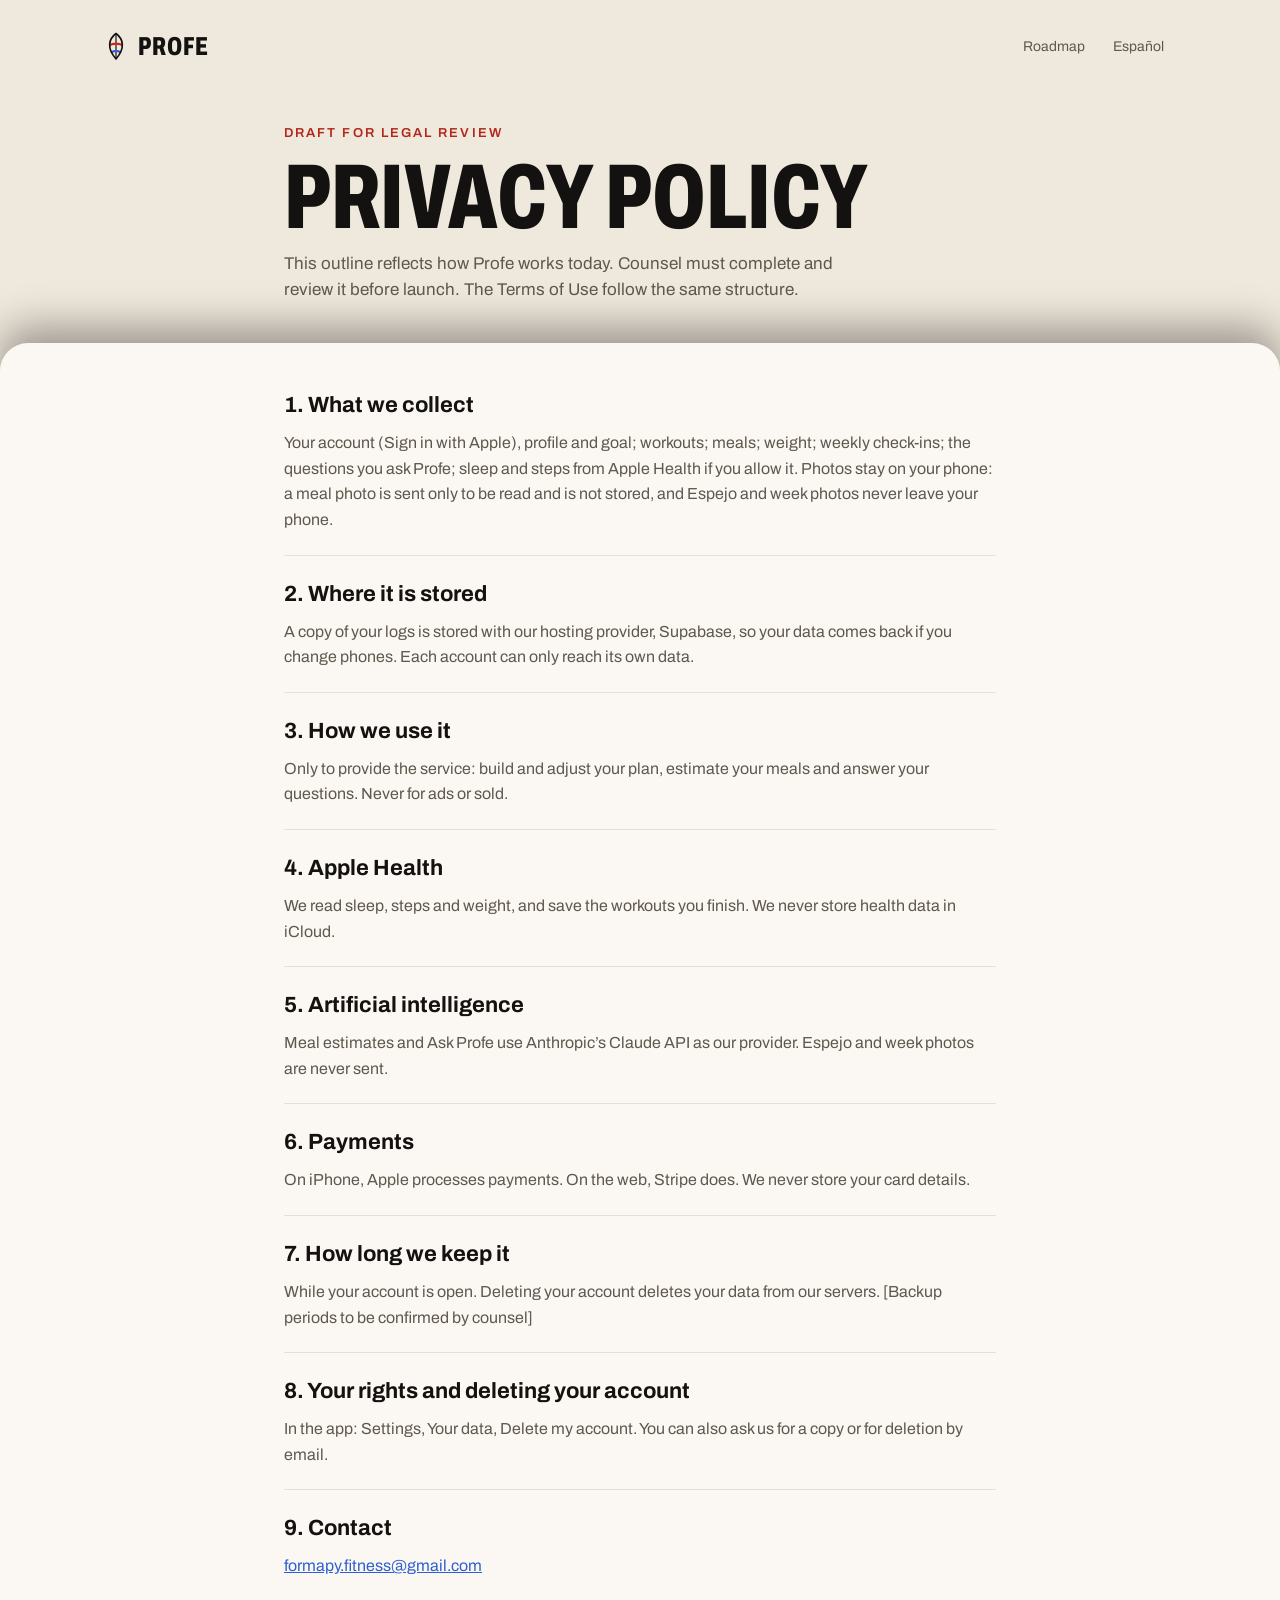
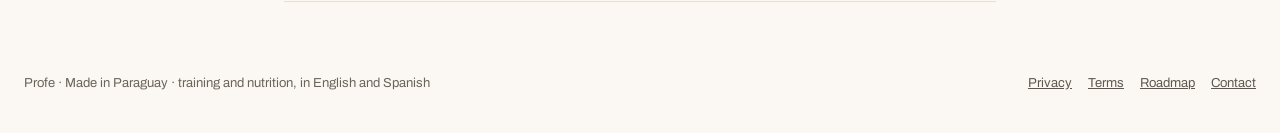
==== privacy.html @ db01f184 "Add files via upload" ====
<!doctype html>
<html lang="en">
<head>
<meta charset="utf-8">
<meta name="viewport" content="width=device-width, initial-scale=1">
<title>Profe privacy</title>
<link rel="preconnect" href="https://fonts.googleapis.com"><link rel="preconnect" href="https://fonts.gstatic.com" crossorigin>
<link href="https://fonts.googleapis.com/css2?family=Archivo:wdth,wght@62..125,300..900&display=swap" rel="stylesheet">
<link rel="stylesheet" href="site.css">
</head>
<body>
<header class="top wrap">
  <a class="brand" href="index.html"><svg class="logo" viewBox="0 0 100 120" aria-hidden="true"><defs><clipPath id="lc"><path d="M50 6 C80 28 90 66 50 112 C10 66 20 28 50 6Z"/></clipPath></defs><g clip-path="url(#lc)" fill="none"><path d="M50 112 L50 0" stroke="var(--ink)" stroke-width="5"/><circle cx="50" cy="112" r="34" stroke="var(--azul)" stroke-width="9"/><circle cx="50" cy="112" r="64" stroke="var(--rojo)" stroke-width="9"/></g><path d="M50 6 C80 28 90 66 50 112 C10 66 20 28 50 6Z" fill="none" stroke="var(--ink)" stroke-width="7" stroke-linejoin="round"/></svg><span>PROFE</span></a>
  <nav aria-label="Site"><a href="roadmap.html">Roadmap</a><a href="privacy-es.html" hreflang="es">Español</a></nav>
</header>
<section class="hero wrap narrow"><span class="kicker red">Draft for legal review</span><h1>PRIVACY POLICY</h1><p class="lead">This outline reflects how Profe works today. Counsel must complete and review it before launch. The Terms of Use follow the same structure.</p></section>
<main class="sheet"><div class="wrap narrow"><section class="clause"><h2>1. What we collect</h2><p>Your account (Sign in with Apple), profile and goal; workouts; meals; weight; weekly check-ins; the questions you ask Profe; sleep and steps from Apple Health if you allow it. Photos stay on your phone: a meal photo is sent only to be read and is not stored, and Espejo and week photos never leave your phone.</p></section><section class="clause"><h2>2. Where it is stored</h2><p>A copy of your logs is stored with our hosting provider, Supabase, so your data comes back if you change phones. Each account can only reach its own data.</p></section><section class="clause"><h2>3. How we use it</h2><p>Only to provide the service: build and adjust your plan, estimate your meals and answer your questions. Never for ads or sold.</p></section><section class="clause"><h2>4. Apple Health</h2><p>We read sleep, steps and weight, and save the workouts you finish. We never store health data in iCloud.</p></section><section class="clause"><h2>5. Artificial intelligence</h2><p>Meal estimates and Ask Profe use Anthropic’s Claude API as our provider. Espejo and week photos are never sent.</p></section><section class="clause"><h2>6. Payments</h2><p>On iPhone, Apple processes payments. On the web, Stripe does. We never store your card details.</p></section><section class="clause"><h2>7. How long we keep it</h2><p>While your account is open. Deleting your account deletes your data from our servers. [Backup periods to be confirmed by counsel]</p></section><section class="clause"><h2>8. Your rights and deleting your account</h2><p>In the app: Settings, Your data, Delete my account. You can also ask us for a copy or for deletion by email.</p></section><section class="clause"><h2>9. Contact</h2><p><a href="mailto:formapy.fitness@gmail.com">formapy.fitness@gmail.com</a></p></section></div></main>
<footer class="foot wrap"><span>Profe · Made in Paraguay · training and nutrition, in English and Spanish</span><span class="links"><a href="privacy.html">Privacy</a><a href="https://www.apple.com/legal/internet-services/itunes/dev/stdeula/">Terms</a><a href="roadmap.html">Roadmap</a><a href="mailto:formapy.fitness@gmail.com">Contact</a></span></footer>
</body>
</html>
---- site.css ----
/* Profe website: tokens.json colors, dark by default like the Web, Legal and Roadmap boards, light when the
   visitor's system is light. */
:root {
  color-scheme: dark light;
  --base: #0E0D0C; --sheet: #1C1A17; --ink: #F5F0E8; --muted: #A39C91; --faint: #8A8378;
  --rule: #2E2A25; --outline: #4A443D; --rojo: #C62A1D; --rojoInk: #EC5244; --oro: #D4A23A; --azul: #4C78E6;
  --link: #7B9CF0;
}
@media (prefers-color-scheme: light) {
  :root {
    --base: #EFE8DC; --sheet: #FBF8F3; --ink: #141210; --muted: #5F584F; --faint: #6B645B;
    --rule: #E7DFD2; --outline: #B5AC9E; --rojoInk: #B3261A; --oro: #8C6A1E; --azul: #2F5FD0; --link: #2F5FD0;
  }
}
* { box-sizing: border-box; }
html { -webkit-text-size-adjust: 100%; }
body {
  margin: 0; background: var(--base); color: var(--ink);
  font-family: 'Archivo', 'Helvetica Neue', Arial, sans-serif; line-height: 1.5;
  min-height: 100vh; display: flex; flex-direction: column;
}
a { color: var(--link); }
.wrap { width: 100%; max-width: 1120px; margin: 0 auto; padding-left: 24px; padding-right: 24px; }
.wrap.narrow { max-width: 760px; }

.top { display: flex; flex-wrap: wrap; align-items: center; justify-content: space-between; gap: 8px; padding-top: 24px; }
.brand { display: flex; align-items: center; gap: 10px; min-height: 44px; color: var(--ink); text-decoration: none; }
.brand span { font-size: 26px; font-weight: 800; font-stretch: 68%; letter-spacing: 0.04em; }
.logo { width: 24px; height: 29px; }
nav { display: flex; flex-wrap: wrap; gap: 4px; }
nav a { min-height: 44px; padding: 0 12px; display: flex; align-items: center; color: var(--muted); text-decoration: none; font-size: 14px; }
nav a:hover { color: var(--ink); }

.hero { display: flex; flex-direction: column; gap: 14px; padding-top: 56px; padding-bottom: 40px; }
.hero.split { flex-direction: row; flex-wrap: wrap; align-items: flex-end; justify-content: space-between; gap: 24px; padding-top: 64px; padding-bottom: 48px; }
.hero.split > div { display: flex; flex-direction: column; gap: 14px; flex: 1 1 520px; }
.kicker { font-size: 13px; letter-spacing: 0.16em; text-transform: uppercase; font-weight: 600; color: var(--muted); }
.kicker.red { color: var(--rojoInk); }
h1 { margin: 0; font-size: clamp(48px, 8vw, 92px); line-height: 0.86; font-weight: 800; font-stretch: 68%; overflow-wrap: anywhere; }
.lead { margin: 0; max-width: 560px; font-size: 17px; line-height: 1.55; color: var(--muted); }
.note { margin: 8px 0 0; font-size: 14px; color: var(--faint); }

.primary {
  min-height: 54px; padding: 0 26px; border-radius: 27px; background: var(--rojo); color: #FFFFFF;
  text-decoration: none; display: inline-flex; align-items: center; font-weight: 700; font-size: 16px;
}
.primary:hover { filter: brightness(1.08); }

.sheet { flex: 1; background: var(--sheet); border-radius: 28px 28px 0 0; box-shadow: inset 0 1px 0 rgba(245,240,232,0.12), 0 -16px 40px rgba(0,0,0,0.35); padding: 24px 0 40px; }
.clause { display: flex; flex-direction: column; gap: 8px; padding: 22px 0; border-bottom: 1px solid var(--rule); }
.clause h2 { margin: 0; font-size: 22px; }
.clause p { margin: 0; font-size: 16px; line-height: 1.6; color: var(--muted); }

.cols { display: grid; grid-template-columns: repeat(auto-fit, minmax(min(300px, 100%), 1fr)); gap: 40px; padding-top: 16px; }
.colhead { display: flex; align-items: center; gap: 10px; padding-bottom: 14px; }
.colhead h2 { margin: 0; font-size: 28px; font-weight: 800; font-stretch: 68%; }
.count { font-size: 13px; color: var(--faint); }
.petal { width: 16px; height: 19px; display: inline-block; clip-path: path('M8 1 C14 5 15.5 12 8 18 C0.5 12 2 5 8 1Z'); }
.petal.azul { background: var(--azul); }
.petal.outline { background: var(--outline); }
.stitch { height: 6px; background-image: radial-gradient(circle, rgba(213,43,30,0.65) 1.3px, transparent 1.8px); background-size: 9px 6px; background-position: center; }
.col article { display: flex; flex-direction: column; gap: 6px; padding: 18px 0; border-bottom: 1px solid var(--rule); }
.col h3 { margin: 0; font-size: 17px; font-weight: 700; }
.col p { margin: 0; font-size: 14px; line-height: 1.5; color: var(--muted); }
.tag { font-size: 11px; letter-spacing: 0.14em; text-transform: uppercase; font-weight: 700; }
.tag.red { color: var(--rojoInk); }
.tag.gold { color: var(--oro); }

.foot { display: flex; flex-wrap: wrap; justify-content: space-between; gap: 12px; padding-top: 32px; padding-bottom: 40px; font-size: 13px; color: var(--faint); background: var(--sheet); max-width: none; }
.foot .links { display: flex; flex-wrap: wrap; gap: 16px; }
.foot a { color: var(--muted); }
body:not(:has(.sheet)) .foot { background: transparent; margin-top: auto; }
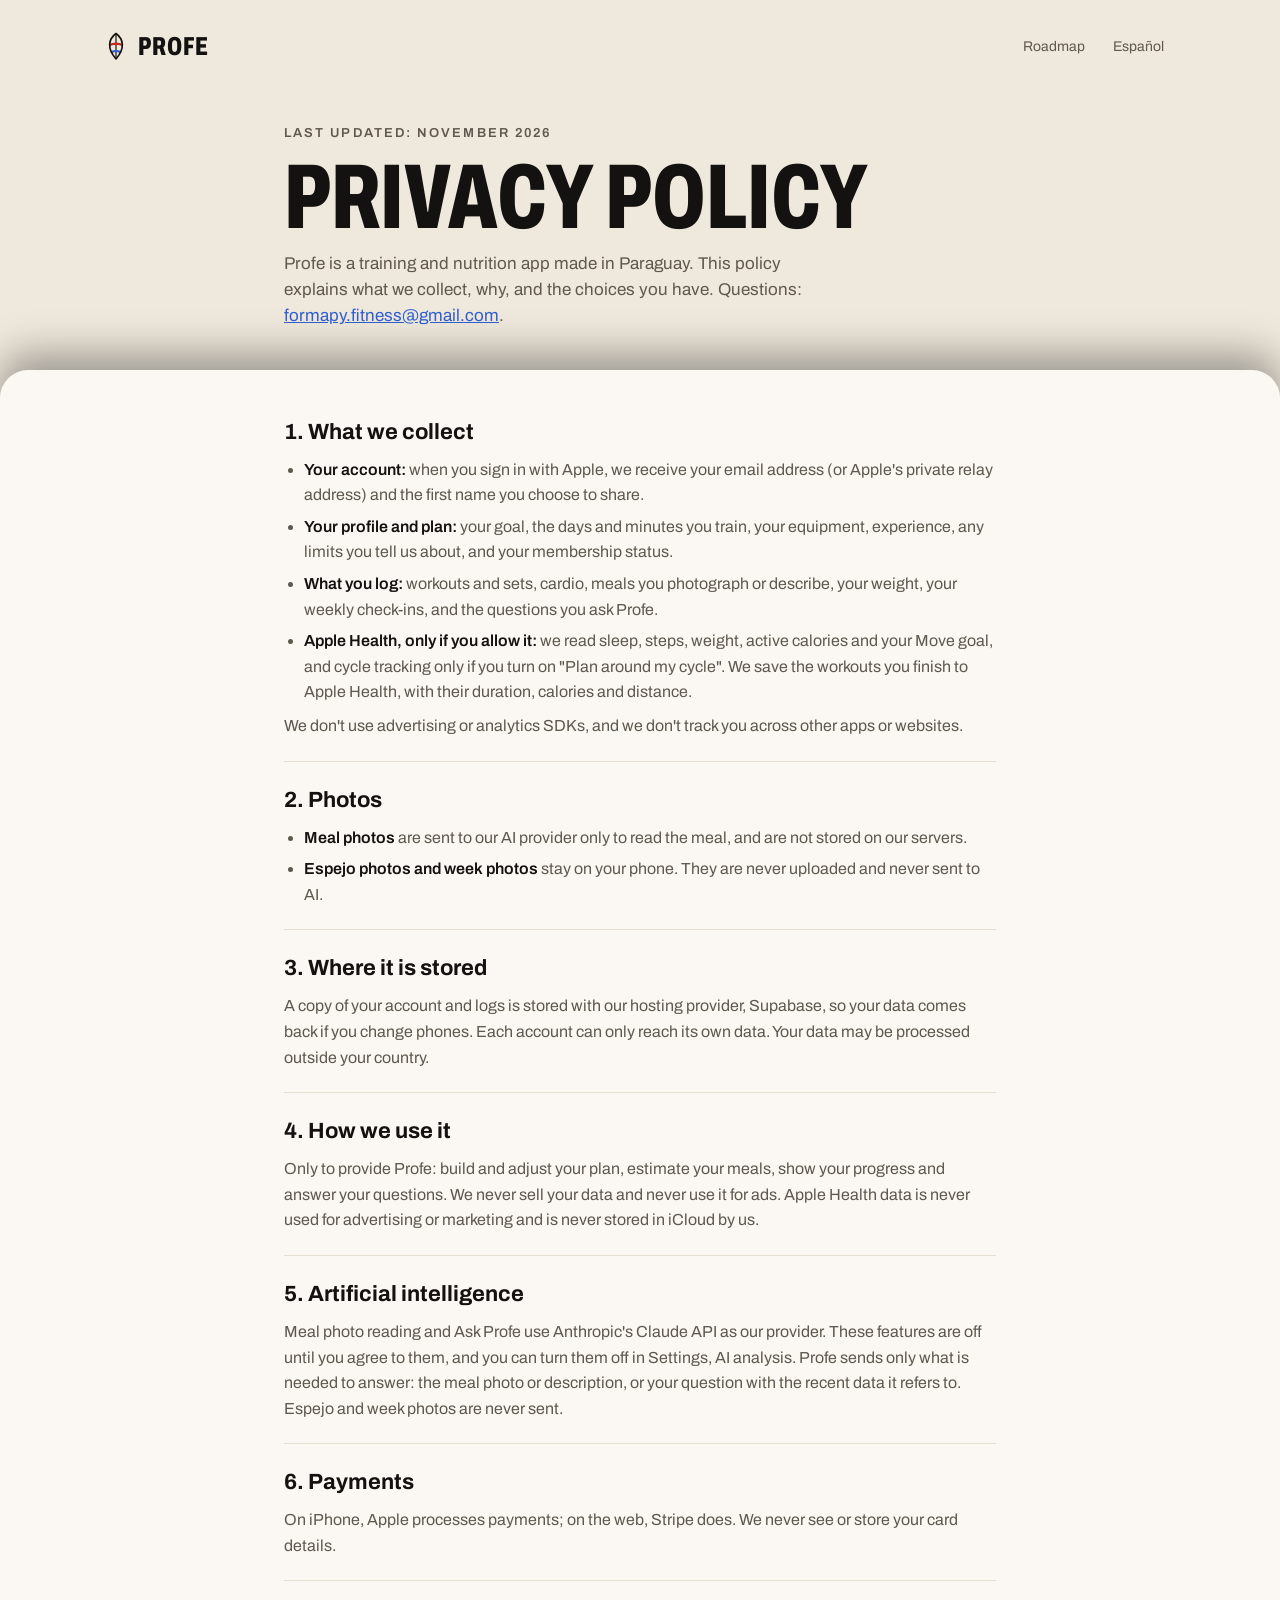
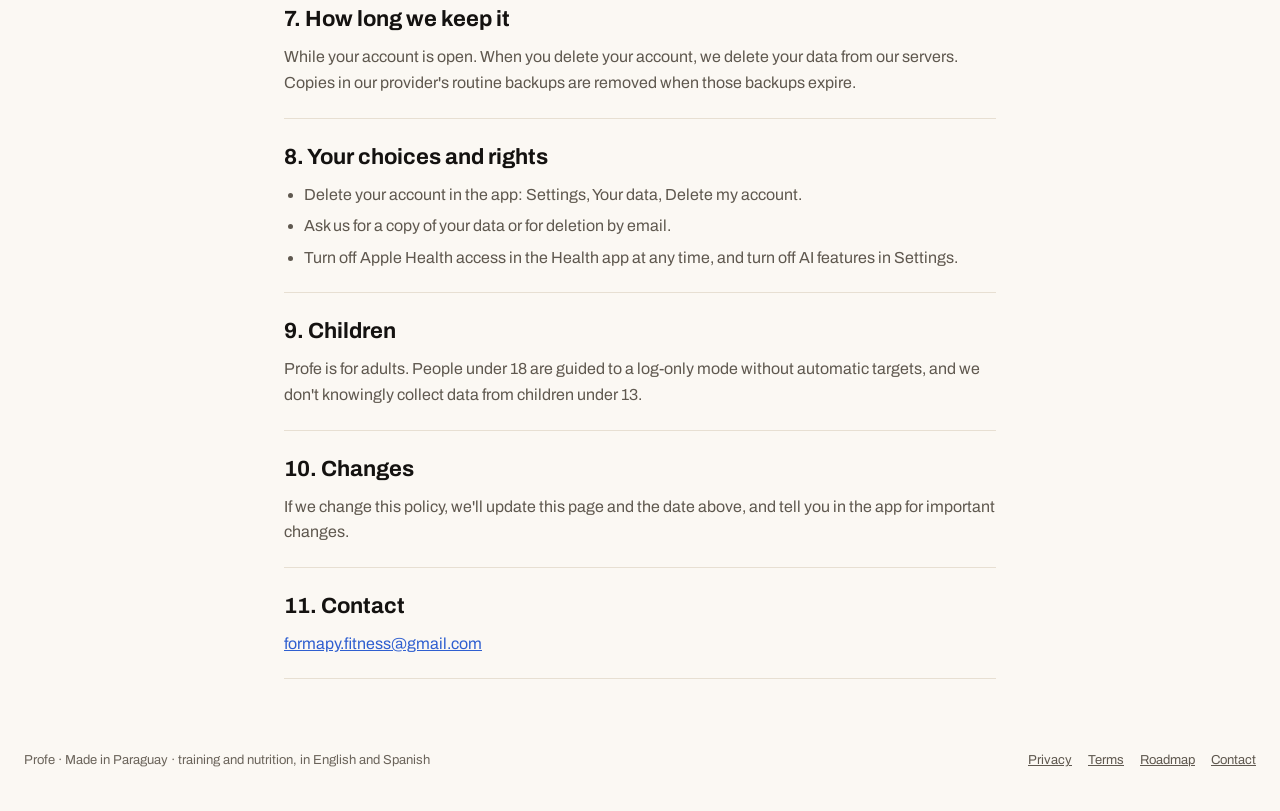
==== commit ff4310e7: "Privacy policy: final text (EN, ES)" ====
--- a/privacy.html
+++ b/privacy.html
@@ -13,8 +13,8 @@
   <a class="brand" href="index.html"><svg class="logo" viewBox="0 0 100 120" aria-hidden="true"><defs><clipPath id="lc"><path d="M50 6 C80 28 90 66 50 112 C10 66 20 28 50 6Z"/></clipPath></defs><g clip-path="url(#lc)" fill="none"><path d="M50 112 L50 0" stroke="var(--ink)" stroke-width="5"/><circle cx="50" cy="112" r="34" stroke="var(--azul)" stroke-width="9"/><circle cx="50" cy="112" r="64" stroke="var(--rojo)" stroke-width="9"/></g><path d="M50 6 C80 28 90 66 50 112 C10 66 20 28 50 6Z" fill="none" stroke="var(--ink)" stroke-width="7" stroke-linejoin="round"/></svg><span>PROFE</span></a>
   <nav aria-label="Site"><a href="roadmap.html">Roadmap</a><a href="privacy-es.html" hreflang="es">Español</a></nav>
 </header>
-<section class="hero wrap narrow"><span class="kicker red">Draft for legal review</span><h1>PRIVACY POLICY</h1><p class="lead">This outline reflects how Profe works today. Counsel must complete and review it before launch. The Terms of Use follow the same structure.</p></section>
-<main class="sheet"><div class="wrap narrow"><section class="clause"><h2>1. What we collect</h2><p>Your account (Sign in with Apple), profile and goal; workouts; meals; weight; weekly check-ins; the questions you ask Profe; sleep and steps from Apple Health if you allow it. Photos stay on your phone: a meal photo is sent only to be read and is not stored, and Espejo and week photos never leave your phone.</p></section><section class="clause"><h2>2. Where it is stored</h2><p>A copy of your logs is stored with our hosting provider, Supabase, so your data comes back if you change phones. Each account can only reach its own data.</p></section><section class="clause"><h2>3. How we use it</h2><p>Only to provide the service: build and adjust your plan, estimate your meals and answer your questions. Never for ads or sold.</p></section><section class="clause"><h2>4. Apple Health</h2><p>We read sleep, steps and weight, and save the workouts you finish. We never store health data in iCloud.</p></section><section class="clause"><h2>5. Artificial intelligence</h2><p>Meal estimates and Ask Profe use Anthropic’s Claude API as our provider. Espejo and week photos are never sent.</p></section><section class="clause"><h2>6. Payments</h2><p>On iPhone, Apple processes payments. On the web, Stripe does. We never store your card details.</p></section><section class="clause"><h2>7. How long we keep it</h2><p>While your account is open. Deleting your account deletes your data from our servers. [Backup periods to be confirmed by counsel]</p></section><section class="clause"><h2>8. Your rights and deleting your account</h2><p>In the app: Settings, Your data, Delete my account. You can also ask us for a copy or for deletion by email.</p></section><section class="clause"><h2>9. Contact</h2><p><a href="mailto:formapy.fitness@gmail.com">formapy.fitness@gmail.com</a></p></section></div></main>
+<section class="hero wrap narrow"><span class="kicker">Last updated: November 2026</span><h1>PRIVACY POLICY</h1><p class="lead">Profe is a training and nutrition app made in Paraguay. This policy explains what we collect, why, and the choices you have. Questions: <a href="mailto:formapy.fitness@gmail.com">formapy.fitness@gmail.com</a>.</p></section>
+<main class="sheet"><div class="wrap narrow"><section class="clause"><h2>1. What we collect</h2><ul class="points"><li><strong>Your account:</strong> when you sign in with Apple, we receive your email address (or Apple's private relay address) and the first name you choose to share.</li><li><strong>Your profile and plan:</strong> your goal, the days and minutes you train, your equipment, experience, any limits you tell us about, and your membership status.</li><li><strong>What you log:</strong> workouts and sets, cardio, meals you photograph or describe, your weight, your weekly check-ins, and the questions you ask Profe.</li><li><strong>Apple Health, only if you allow it:</strong> we read sleep, steps, weight, active calories and your Move goal, and cycle tracking only if you turn on "Plan around my cycle". We save the workouts you finish to Apple Health, with their duration, calories and distance.</li></ul><p>We don't use advertising or analytics SDKs, and we don't track you across other apps or websites.</p></section><section class="clause"><h2>2. Photos</h2><ul class="points"><li><strong>Meal photos</strong> are sent to our AI provider only to read the meal, and are not stored on our servers.</li><li><strong>Espejo photos and week photos</strong> stay on your phone. They are never uploaded and never sent to AI.</li></ul></section><section class="clause"><h2>3. Where it is stored</h2><p>A copy of your account and logs is stored with our hosting provider, Supabase, so your data comes back if you change phones. Each account can only reach its own data. Your data may be processed outside your country.</p></section><section class="clause"><h2>4. How we use it</h2><p>Only to provide Profe: build and adjust your plan, estimate your meals, show your progress and answer your questions. We never sell your data and never use it for ads. Apple Health data is never used for advertising or marketing and is never stored in iCloud by us.</p></section><section class="clause"><h2>5. Artificial intelligence</h2><p>Meal photo reading and Ask Profe use Anthropic's Claude API as our provider. These features are off until you agree to them, and you can turn them off in Settings, AI analysis. Profe sends only what is needed to answer: the meal photo or description, or your question with the recent data it refers to. Espejo and week photos are never sent.</p></section><section class="clause"><h2>6. Payments</h2><p>On iPhone, Apple processes payments; on the web, Stripe does. We never see or store your card details.</p></section><section class="clause"><h2>7. How long we keep it</h2><p>While your account is open. When you delete your account, we delete your data from our servers. Copies in our provider's routine backups are removed when those backups expire.</p></section><section class="clause"><h2>8. Your choices and rights</h2><ul class="points"><li>Delete your account in the app: Settings, Your data, Delete my account.</li><li>Ask us for a copy of your data or for deletion by email.</li><li>Turn off Apple Health access in the Health app at any time, and turn off AI features in Settings.</li></ul></section><section class="clause"><h2>9. Children</h2><p>Profe is for adults. People under 18 are guided to a log-only mode without automatic targets, and we don't knowingly collect data from children under 13.</p></section><section class="clause"><h2>10. Changes</h2><p>If we change this policy, we'll update this page and the date above, and tell you in the app for important changes.</p></section><section class="clause"><h2>11. Contact</h2><p><a href="mailto:formapy.fitness@gmail.com">formapy.fitness@gmail.com</a></p></section></div></main>
 <footer class="foot wrap"><span>Profe · Made in Paraguay · training and nutrition, in English and Spanish</span><span class="links"><a href="privacy.html">Privacy</a><a href="https://www.apple.com/legal/internet-services/itunes/dev/stdeula/">Terms</a><a href="roadmap.html">Roadmap</a><a href="mailto:formapy.fitness@gmail.com">Contact</a></span></footer>
 </body>
 </html>
--- a/site.css
+++ b/site.css
@@ -50,6 +50,8 @@
 .clause { display: flex; flex-direction: column; gap: 8px; padding: 22px 0; border-bottom: 1px solid var(--rule); }
 .clause h2 { margin: 0; font-size: 22px; }
 .clause p { margin: 0; font-size: 16px; line-height: 1.6; color: var(--muted); }
+.clause .points { margin: 0; padding-left: 20px; display: flex; flex-direction: column; gap: 6px; font-size: 16px; line-height: 1.6; color: var(--muted); }
+.clause strong { color: var(--ink); font-weight: 600; }
 
 .cols { display: grid; grid-template-columns: repeat(auto-fit, minmax(min(300px, 100%), 1fr)); gap: 40px; padding-top: 16px; }
 .colhead { display: flex; align-items: center; gap: 10px; padding-bottom: 14px; }
